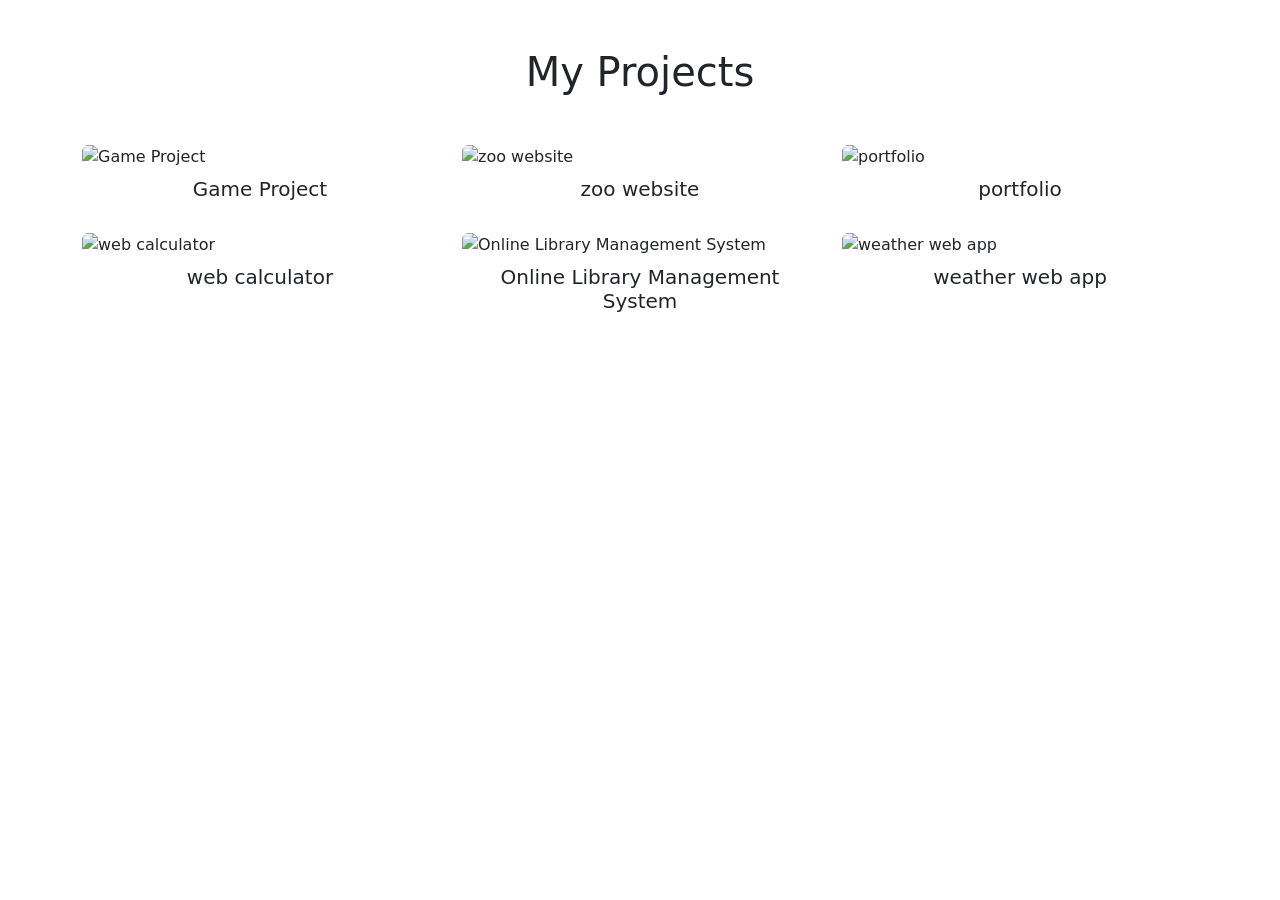
==== project.html @ 8e4e237a "Add files via upload Improved projects page layout and styling" ====
<!DOCTYPE html>
<html lang="en">

<head>
<meta charset="UTF-8">
<meta name="viewport" content="width=device-width, initial-scale=1.0">

<title>Projects</title>

<link href="https://cdn.jsdelivr.net/npm/bootstrap@5.3.0/dist/css/bootstrap.min.css" rel="stylesheet">

</head>

<body>

<h1 class="text-center mt-5">My Projects</h1>

<div class="container mt-5">

<div class="row g-4">

<div class="col-md-4">
<img src="images/game.png" class="img-fluid rounded" alt="Game Project">
<h5 class="mt-2 text-center">Game Project</h5>
</div>

<div class="col-md-4">
<img src="images/zoo.png" class="img-fluid rounded" alt="zoo website">
<h5 class="mt-2 text-center">zoo website</h5>
</div>

<div class="col-md-4">
<img src="images/portfolio.png" class="img-fluid rounded"alt="portfolio">
<h5 class="mt-2 text-center">portfolio</h5>
</div>

<div class="col-md-4">
<img src="images/calculator.png" class="img-fluid rounded"alt="web calculator">
<h5 class="mt-2 text-center">web calculator</h5>
</div>

<div class="col-md-4">
<img src="images/OLMS.png" class="img-fluid rounded"alt="Online Library Management System">
<h5 class="mt-2 text-center">Online Library Management System</h5>
</div>

<div class="col-md-4">
<img src="images/weather.png" class="img-fluid rounded"alt="weather web app">
<h5 class="mt-2 text-center">weather web app</h5>
</div>

</div>

</div>

</body>
</html>
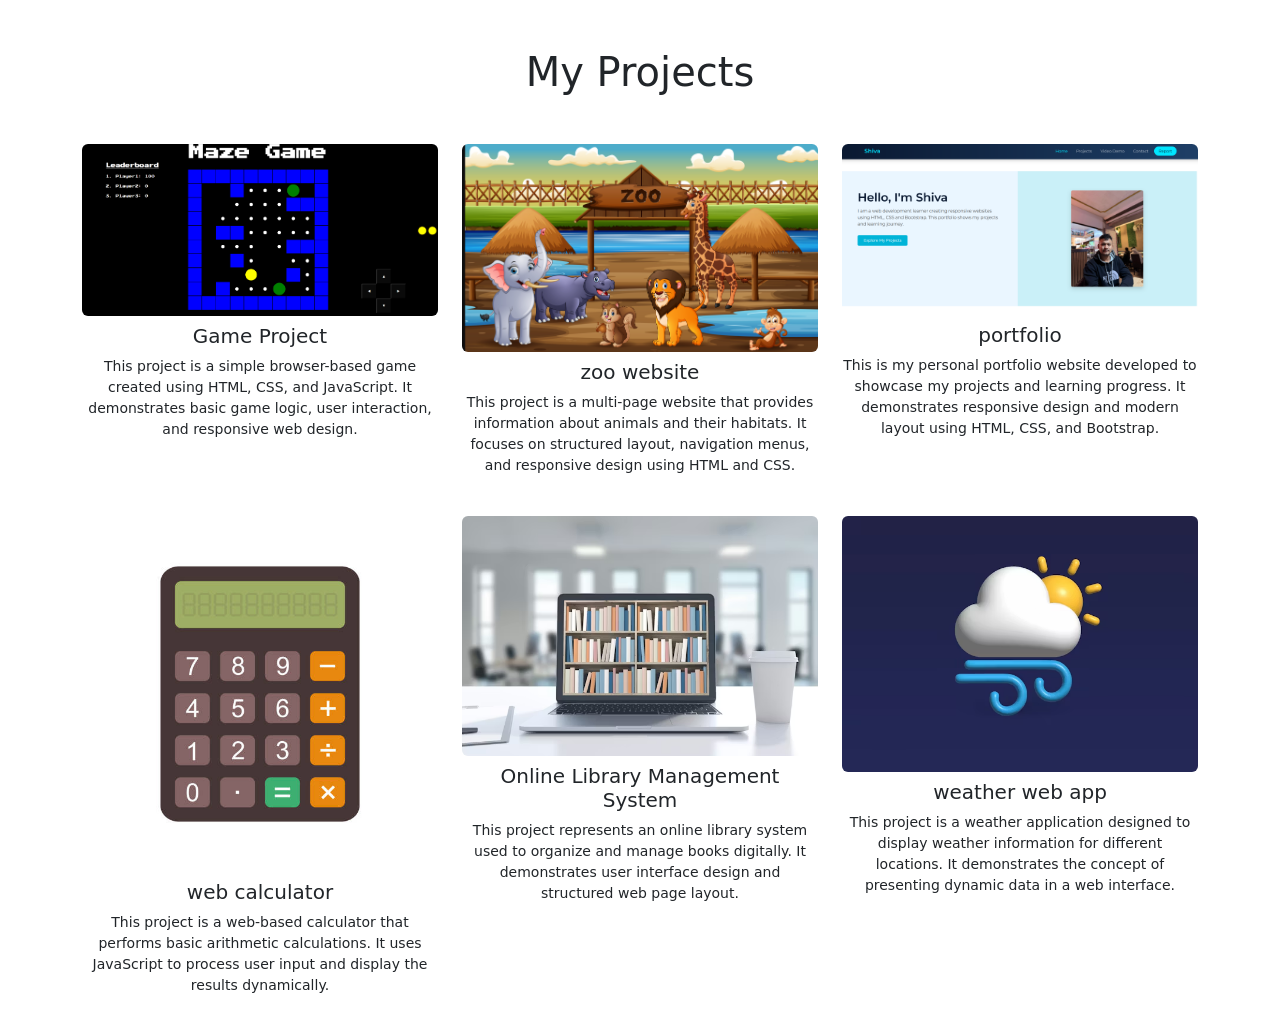
==== commit b88e6899: "Add files via upload Added project descriptions and contact page" ====
--- a/project.html
+++ b/project.html
@@ -22,31 +22,55 @@
 <div class="col-md-4">
 <img src="images/game.png" class="img-fluid rounded" alt="Game Project">
 <h5 class="mt-2 text-center">Game Project</h5>
+<p class="text-center small">
+This project is a simple browser-based game created using HTML, CSS, and JavaScript. 
+It demonstrates basic game logic, user interaction, and responsive web design.
+</p>
 </div>
 
 <div class="col-md-4">
 <img src="images/zoo.png" class="img-fluid rounded" alt="zoo website">
 <h5 class="mt-2 text-center">zoo website</h5>
+<p class="text-center small">
+This project is a multi-page website that provides information about animals and their habitats. 
+It focuses on structured layout, navigation menus, and responsive design using HTML and CSS.
+</p>
 </div>
 
 <div class="col-md-4">
 <img src="images/portfolio.png" class="img-fluid rounded"alt="portfolio">
 <h5 class="mt-2 text-center">portfolio</h5>
+<p class="text-center small">
+This is my personal portfolio website developed to showcase my projects and learning progress. 
+It demonstrates responsive design and modern layout using HTML, CSS, and Bootstrap.
+</p>
 </div>
 
 <div class="col-md-4">
 <img src="images/calculator.png" class="img-fluid rounded"alt="web calculator">
 <h5 class="mt-2 text-center">web calculator</h5>
+<p class="text-center small">
+This project is a web-based calculator that performs basic arithmetic calculations. 
+It uses JavaScript to process user input and display the results dynamically.
+</p>
 </div>
 
 <div class="col-md-4">
 <img src="images/OLMS.png" class="img-fluid rounded"alt="Online Library Management System">
 <h5 class="mt-2 text-center">Online Library Management System</h5>
+<p class="text-center small">
+This project represents an online library system used to organize and manage books digitally. 
+It demonstrates user interface design and structured web page layout.
+</p>
 </div>
 
 <div class="col-md-4">
 <img src="images/weather.png" class="img-fluid rounded"alt="weather web app">
 <h5 class="mt-2 text-center">weather web app</h5>
+<p class="text-center small">
+This project is a weather application designed to display weather information for different locations. 
+It demonstrates the concept of presenting dynamic data in a web interface.
+</p>
 </div>
 
 </div>
